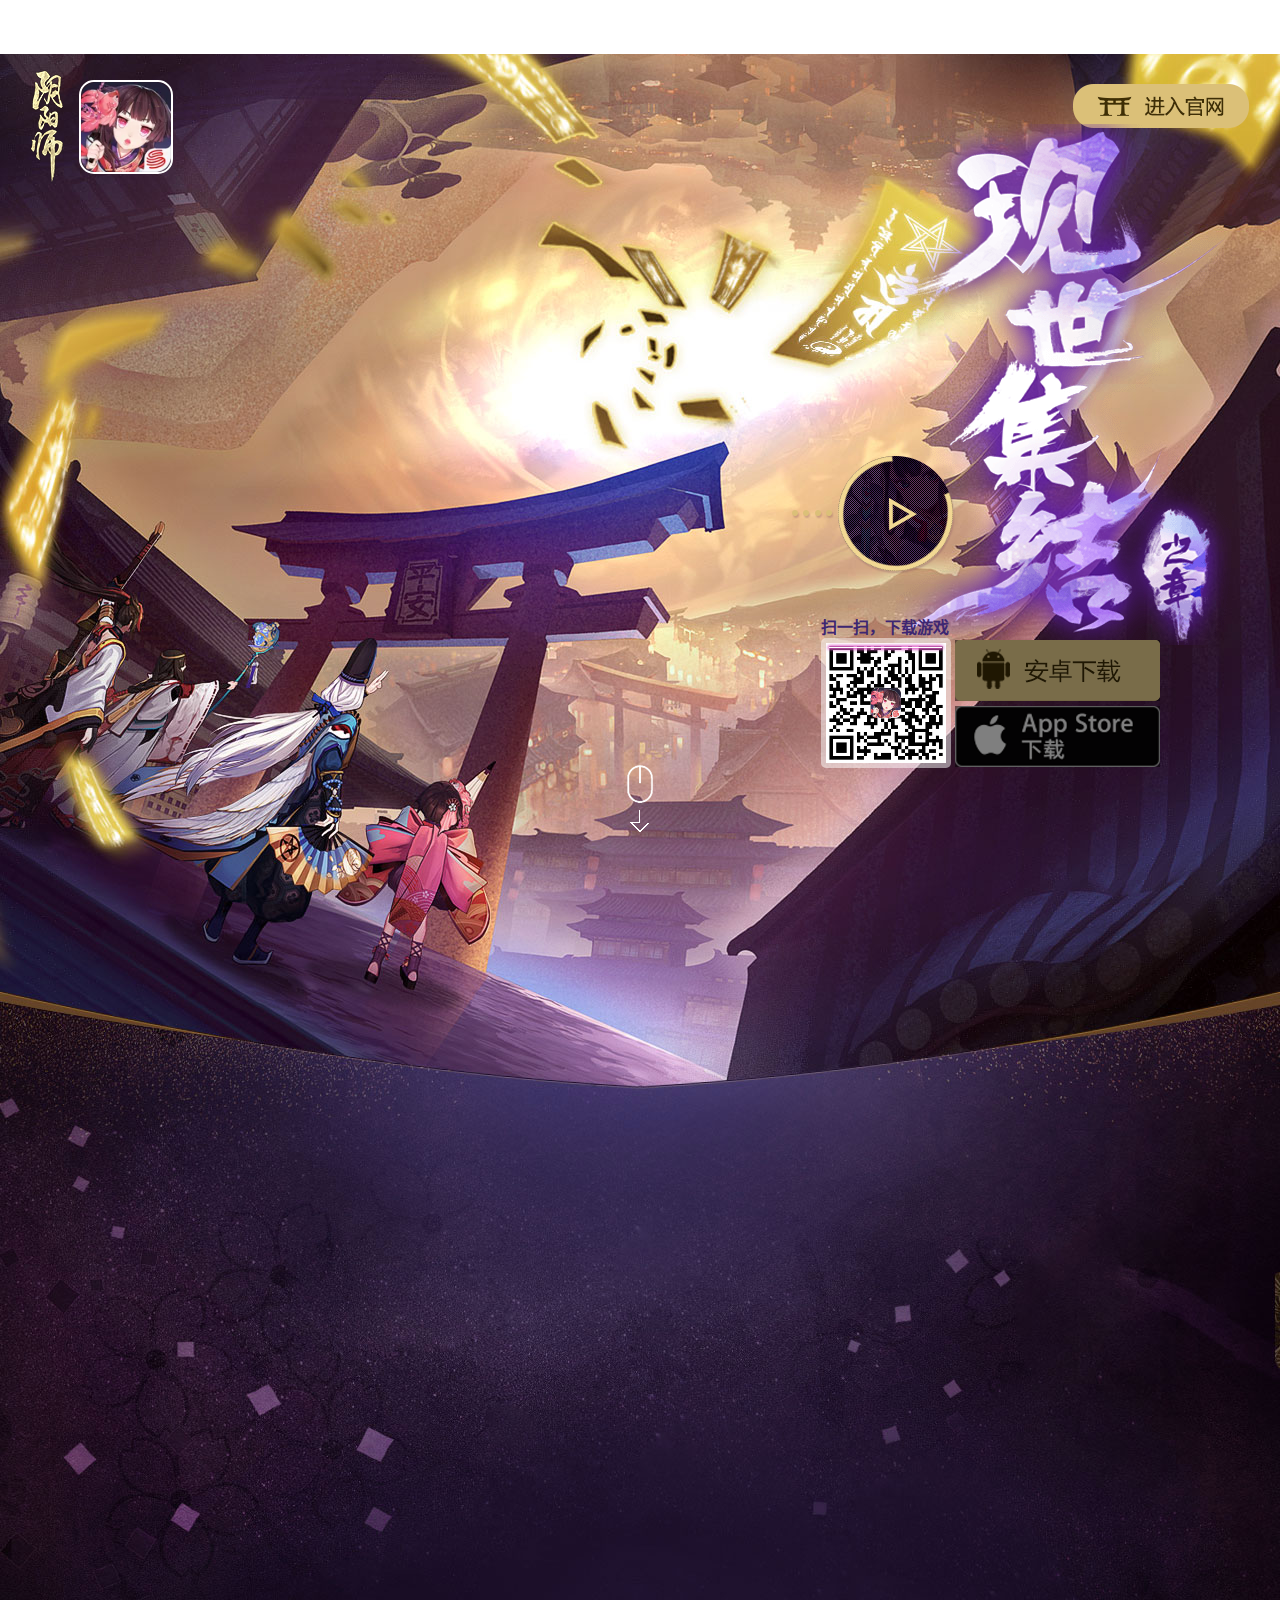
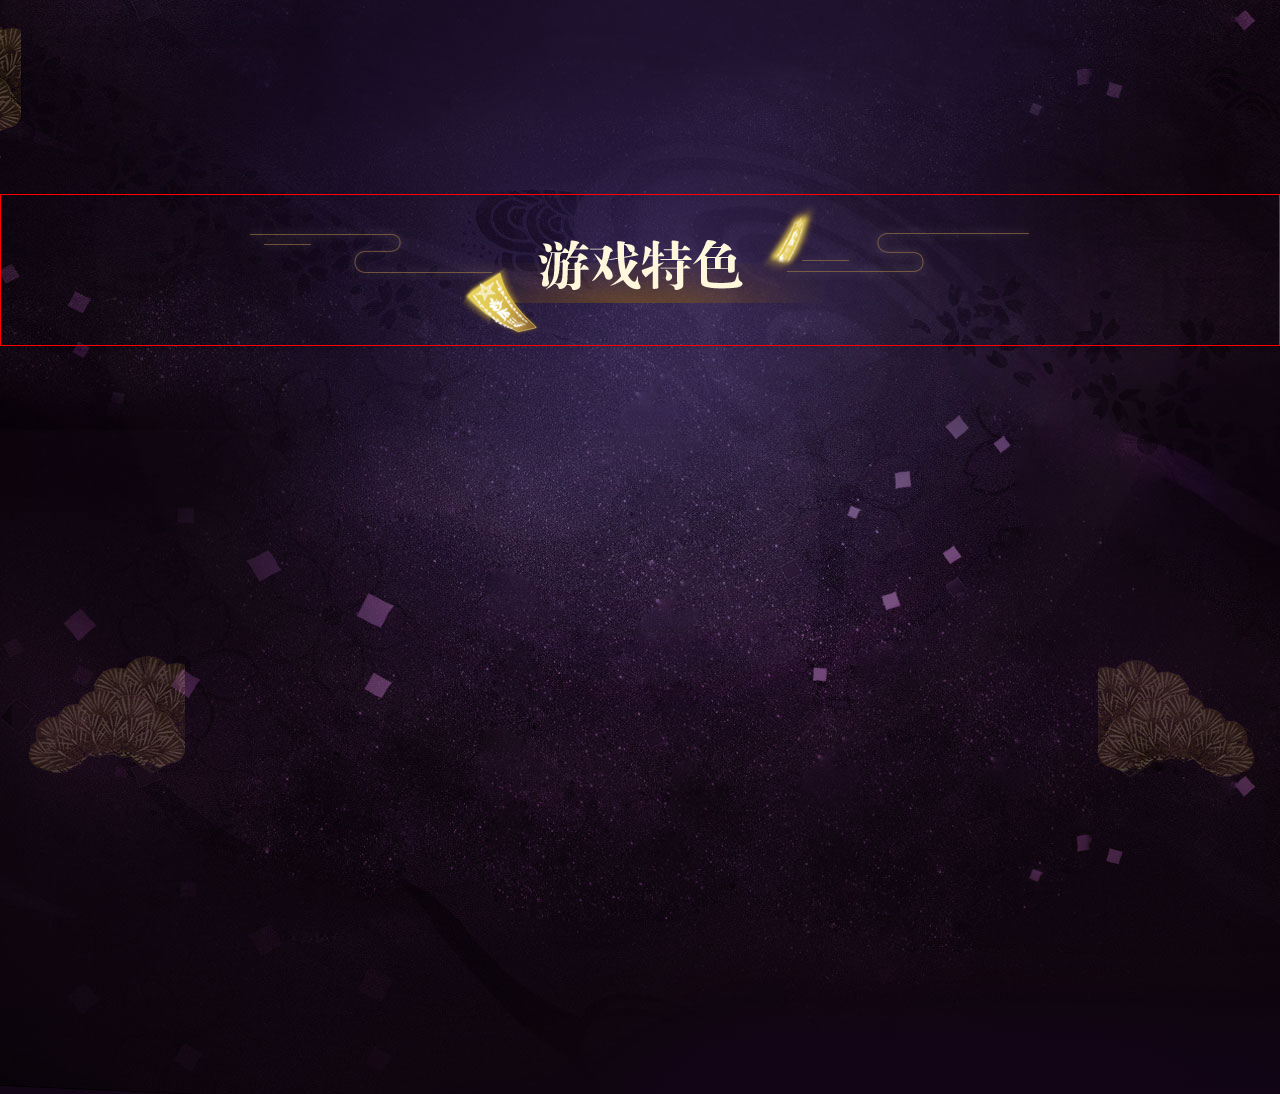
==== home.html @ bc3a05e5 "create yys project!" ====
<!DOCTYPE HTML>
<html lang="zh-CN">
<!--
　　 へ　　　　　／|
　　/＼7　　∠＿/
　 /　│　　 ／　／
　│　Z ＿,＜　／　　 /`ヽ
　│　　　　　ヽ　　 /　　〉
　 Y　　　　　`　 /　　/
　ｲ●　､　●　　⊂⊃〈　　/
　()　 へ　　　　|　＼〈
　　>ｰ ､_　 ィ　 │ ／／
　 / へ　　 /　ﾉ＜| ＼＼
　 ヽ_ﾉ　　(_／　 │／／
　　7　　　　　　　|／
　　＞―r￣￣`ｰ―＿
皮卡丘,对偷看者使用十万伏特
-->

<head>
    <!--声明当前页面的编码集:charset=gbk,gb2312(中文编码),UTF-8(国际编码)-->
    <meta http-equiv="Content-Type" content="text/html" charset="UTF-8" />
    <!--如果是IE 就以标准渲染-->
    <meta http-equiv="X-UA-Compatible" content="IE=edge,chrome=1" />
    <!-- 视窗  -->
    <meta name="viewport" content="width=device-width,initial-scale=1.0,maximum-scale=1.0,user-scalable=0" />
    <!-- 上述3个meta标签*必须*放在最前面，任何其他内容都*必须*跟随其后！ -->
    <!--声明当前页面的三要素-->
    <title>JS实战-阴阳师手游首页</title>
    <meta name="Author" content="" />
    <!--作者-->
    <meta name="keywords" content="关键词,关键词" />
    <!--关键词：英文逗号隔开 31字-->
    <meta name="description" content="" />
    <!--网站概述：百度80字以内 标准是76个字-->
    <link rel="shortcut icon" type="images/x-icon" href="icon/psyduck.ico" />
    <!-- css -->
    <link rel="stylesheet" href="css/yys.css">
</head>

<body>
    <!--[if lt IE 9]>
        <div style="position:relative;z-index:99;width:100%;height:50px;background:#ffffe9;color:#1e5494;border-bottom:1px solid #e6e6c6;text-align:center;line-height:50px;font-size:12px;">您使用的浏览器版本过低，可能会影响到您浏览本网页，建议您升级您的浏览器。</div>
    <![endif]-->

    <!-- 背景 -->
    <div id="bg">
        <div class="bg1">
            <!-- <object data="flash/yys_xsjj.swf" type="application/x-shockwave-flash">
                <param name="allowScriptAccess" value="always">
                <param name="wmode" value="transparent">
                <param name="movie" value="flash/yys_xsjj.swf">
            </object> -->
        </div>
        <div class="bg2"></div>
        <div class="bg3"></div>
    </div>

    <!-- 头部 -->
    <header id="header"></header>

    <!-- 首屏 -->
    <div id="first-screen">
        <!-- swp1 -->
        <div class="swp1">
            <a href="index.html">
                <img class="logo1" src="images/home/logo1.png" alt="logo">
            </a>
            <a href="index.html">
                <img class="logo2" src="images/home/logo2.png" alt="logo">
            </a>
        </div>
        <!-- swp2 -->
        <a href="index.html" class="swp2"></a>
        <!-- swp3 -->
        <div class="swp3"></div>
        <!-- swp4 -->
        <div class="swp4">
            <p>扫一扫，下载游戏</p>
            <div class="qrcode">
                <img class="line" src="images/home/line.png" alt="line">
            </div>
            <div class="down">
                <a class="android" href="#">
                    <span></span>
                </a>
                <a class="ios" href="#">
                    <span></span>
                </a>
            </div>
        </div>
        <!-- 鼠标提示 -->
        <div class="mouse"></div>
        <!-- 视频按钮 -->
        <div class="videoBtn">
            <img class="videoBtnAR" src="images/home/videoBtnAR.png" alt="videoBtnAR">
        </div>
        <!-- 视频弹窗 -->
        <div class="video">
            <div class="wrap">
                <!-- <object data="https://nie.res.netease.com/comm/js/nie/util/video/img/player.swf?v=2017032302" type="application/x-shockwave-flash">
                <param name="allowFullScreen" value="true">
                <param name="allowscriptaccess" value="always">
                <param name="bgcolor" value="#000000">
                <param name="flashvars" value="width=800&amp;height=450&amp;wmode=direct&amp;bgcolor=#000000&amp;host=yys.163.com&amp;movieUrl=https://nie.v.netease.com/nie/2017/0518/a7f3a0546e69013b5d039c988d7c458bqt.mp4&amp;HDmovieUrl=&amp;SHDmovieUrl=&amp;vtype=&amp;&amp;&amp;&amp;volume=0.8&amp;autoPlay=true&amp;&amp;loopTimes=0&amp;&amp;bufferTime=5&amp;videoIndex=0&amp;&amp;allowFullScreen=true&amp;fat=">
                <param name="movie" value="https://nie.res.netease.com/comm/js/nie/util/video/img/player.swf?v=2017032302">
            </object> -->
                <div class="close"></div>
            </div>
        </div>
    </div>

    <!-- 新版本情报 -->
    <div id="newinfo">
        <div class="main">
            <div class="title hidden"></div>
            <ul>
                <li class="hidden">
                    <i class="i1"></i>
                    <i class="i2"></i>
                    <i class="i3"></i>
                    <i class="i4"></i>
                </li>
                <li class="hidden">
                    <i class="i1"></i>
                    <i class="i2"></i>
                    <i class="i3"></i>
                    <i class="i4"></i>
                </li>
                <li class="hidden">
                    <i class="i1"></i>
                    <i class="i2"></i>
                    <i class="i3"></i>
                    <i class="i4"></i>
                </li>
                <li class="hidden">
                    <i class="i1"></i>
                    <i class="i2"></i>
                    <i class="i3"></i>
                    <i class="i4"></i>
                </li>
                <li class="hidden">
                    <i class="i1"></i>
                    <i class="i2"></i>
                    <i class="i3"></i>
                    <i class="i4"></i>
                </li>
                <li class="hidden">
                    <i class="i1"></i>
                    <i class="i2"></i>
                    <i class="i3"></i>
                    <i class="i4"></i>
                </li>
            </ul>
        </div>
        <div class="details">
            <div class="content">
                <ul>
                    <li>
                        <div class="txt">
                            <div class="con">
                                <p class="boldRed">现世集结！逢魔寻妖，跨服斗技。</p>
                                <p class="boldRed">逢魔之时开启</p>
                                <p class="boldBlack">玩法介绍</p>
                                <p class="normal">全新跨区玩法【逢魔之时】即将到来！15级及以上的阴阳师大人，可以在每天黄昏阴阳交界之时,前往【町中】-【逢魔之时】使用灵视观察周围环境,并发现藏身于自己身边的妖怪。在现世探索中各位阴阳师大人，可能会发现密信、宝箱，还有可能发现附着在他人身上的式神！</p>
                                <p class="normal">此外，还有概率发现稀有的跨区集结BOSS【土蜘蛛】！全新BOSS将会出现在LBS地图上，范围内的附近玩家可以直接参与（跨区），也可以邀请其他不在附近的好友、寮友共同参与。 </p>
                                <p class="normal">集结·BOSS战斗中采用全新的场景模式，阴阳师大人可以看到当前的战况，以及并肩作战的其他阴阳师们的情况。奖励也很丰厚哦！</p>
                                <p class="boldBlack">活动时间</p>
                                <p class="normal mBottom">5月20日更新维护后每日17:00-20:00 </p>
                                <p class="boldRed">跨服好友全服开启 </p>
                                <p class="boldBlack">玩法介绍</p>
                                <p class="normal">跨区好友全面来袭，架起友谊之桥！</p>
                                <p class="normal">全服开放跨区好友功能，跨区好友也可以聊天和切磋了。 </p>
                                <p class="boldBlack">活动时间</p>
                                <p class="normal mBottom">5月20日更新维护后 </p>
                                <p class="boldRed">集结之境修习模式全服开启</p>
                                <p class="boldBlack">玩法介绍</p>
                                <p class="normal">全新的跨区玩法——修习模式在全部服务器开放，服务器斗技达到2段以上可以参与跨区竞技，该模式下使用全新的战前选人方式，以及全新的积分系统，阴阳师大人可以充分展示自己的实力，获得世界排名。</p>
                                <p class="boldBlack">活动时间</p>
                                <p class="normal mBottom">5月20日更新维护后，每日11：00-12：00，20：00-21：00</p>
                                <p class="boldRed">全新地图呈现唯美平安京</p>
                                <p class="boldBlack">玩法介绍</p>
                                <p class="normal">新增LBS地图3D化，将地图视角拉近后，可以看到平安风格的新地图效果。</p>
                                <p class="normal">本次LBS地图更新，采用与实际地图对应的方式，在现有地图的基础上，全面还原一个真实的平安世界，各位阴阳师大人快看看自己熟悉的建筑在平安世界变成了什么样子吧~</p>
                                <p class="boldBlack">活动时间</p>
                                <p class="normal">5月20日更新维护后</p>
                                <p class="normal">温馨提示，需要将客户端升至1.0.20以上，并将地图镜头拉近，即可观赏到新平安风格地图。</p>
                            </div>
                            <div class="scrollbar">
                                <span></span>
                            </div>
                        </div>
                    </li>
                    <li>
                        <div class="txt">
                            <div class="con">
                                <p class="boldRed">亲友回归福利，全平台新区再集结。</p>
                                <p class="boldRed">重聚京都——呼朋唤友，回流福利</p>
                                <p class="normal">非活跃玩家（5月12日0:00后未登录过游戏，且5月12日0:00前等级≥15级）活动期间登录游戏，即可获得丰厚的回流礼包。</p>
                                <p class="normal">非活跃玩家活动期间登录游戏，填写活跃好友（等级≥15级）的游戏ID，即可形成绑定关系。</p>
                                <p class="normal">如果没有符合条件的活跃好友，也可以选择与其他活跃玩家形成好友关系后进行绑定。</p>
                                <p class="normal">形成绑定后，与绑定的玩家组队完成指定任务，双方还可以获得丰厚的每日奖励（金币、勾玉、御魂加成、美食结界卡等）。</p>
                                <p class="normal">具体规则详见庭院左侧灯笼架「重聚京都」。</p>
                                <p class="boldBlack">活动时间</p>
                                <p class="normal mBottom">5月20日更新维护后-5月26日</p>
                                <p class="boldRed">全平台新区再集结</p>
                                <p class="boldBlack">活动内容</p>
                                <p class="normal">全平台新区「深情厚谊」开启，iOS、网易安卓、渠道安卓用户皆可进入，更有新区集结奖励可以领取。</p>
                                <p class="boldBlack">开服时间</p>
                                <p class="normal">5月20日10:00</p>
                            </div>
                            <div class="scrollbar">
                                <span></span>
                            </div>
                        </div>
                    </li>
                    <li>
                        <div class="txt">
                            <div class="con">
                                <p class="boldRed">现世集结！逢魔寻妖，跨服斗技。</p>
                                <p class="boldRed">逢魔之时开启</p>
                                <p class="boldBlack">玩法介绍</p>
                                <p class="normal">全新跨区玩法【逢魔之时】即将到来！15级及以上的阴阳师大人，可以在每天黄昏阴阳交界之时,前往【町中】-【逢魔之时】使用灵视观察周围环境,并发现藏身于自己身边的妖怪。在现世探索中各位阴阳师大人，可能会发现密信、宝箱，还有可能发现附着在他人身上的式神！</p>
                                <p class="normal">此外，还有概率发现稀有的跨区集结BOSS【土蜘蛛】！全新BOSS将会出现在LBS地图上，范围内的附近玩家可以直接参与（跨区），也可以邀请其他不在附近的好友、寮友共同参与。 </p>
                                <p class="normal">集结·BOSS战斗中采用全新的场景模式，阴阳师大人可以看到当前的战况，以及并肩作战的其他阴阳师们的情况。奖励也很丰厚哦！</p>
                                <p class="boldBlack">活动时间</p>
                                <p class="normal mBottom">5月20日更新维护后每日17:00-20:00 </p>
                                <p class="boldRed">跨服好友全服开启 </p>
                                <p class="boldBlack">玩法介绍</p>
                                <p class="normal">跨区好友全面来袭，架起友谊之桥！</p>
                                <p class="normal">全服开放跨区好友功能，跨区好友也可以聊天和切磋了。 </p>
                                <p class="boldBlack">活动时间</p>
                                <p class="normal mBottom">5月20日更新维护后 </p>
                                <p class="boldRed">集结之境修习模式全服开启</p>
                                <p class="boldBlack">玩法介绍</p>
                                <p class="normal">全新的跨区玩法——修习模式在全部服务器开放，服务器斗技达到2段以上可以参与跨区竞技，该模式下使用全新的战前选人方式，以及全新的积分系统，阴阳师大人可以充分展示自己的实力，获得世界排名。</p>
                                <p class="boldBlack">活动时间</p>
                                <p class="normal mBottom">5月20日更新维护后，每日11：00-12：00，20：00-21：00</p>
                                <p class="boldRed">全新地图呈现唯美平安京</p>
                                <p class="boldBlack">玩法介绍</p>
                                <p class="normal">新增LBS地图3D化，将地图视角拉近后，可以看到平安风格的新地图效果。</p>
                                <p class="normal">本次LBS地图更新，采用与实际地图对应的方式，在现有地图的基础上，全面还原一个真实的平安世界，各位阴阳师大人快看看自己熟悉的建筑在平安世界变成了什么样子吧~</p>
                                <p class="boldBlack">活动时间</p>
                                <p class="normal">5月20日更新维护后</p>
                                <p class="normal">温馨提示，需要将客户端升至1.0.20以上，并将地图镜头拉近，即可观赏到新平安风格地图。</p>
                            </div>
                            <div class="scrollbar">
                                <span></span>
                            </div>
                        </div>
                    </li>
                    <li>
                        <div class="txt">
                            <div class="con">
                                <p class="boldRed">现世集结！逢魔寻妖，跨服斗技。</p>
                                <p class="boldRed">逢魔之时开启</p>
                                <p class="boldBlack">玩法介绍</p>
                                <p class="normal">全新跨区玩法【逢魔之时】即将到来！15级及以上的阴阳师大人，可以在每天黄昏阴阳交界之时,前往【町中】-【逢魔之时】使用灵视观察周围环境,并发现藏身于自己身边的妖怪。在现世探索中各位阴阳师大人，可能会发现密信、宝箱，还有可能发现附着在他人身上的式神！</p>
                                <p class="normal">此外，还有概率发现稀有的跨区集结BOSS【土蜘蛛】！全新BOSS将会出现在LBS地图上，范围内的附近玩家可以直接参与（跨区），也可以邀请其他不在附近的好友、寮友共同参与。 </p>
                                <p class="normal">集结·BOSS战斗中采用全新的场景模式，阴阳师大人可以看到当前的战况，以及并肩作战的其他阴阳师们的情况。奖励也很丰厚哦！</p>
                                <p class="boldBlack">活动时间</p>
                                <p class="normal mBottom">5月20日更新维护后每日17:00-20:00 </p>
                                <p class="boldRed">跨服好友全服开启 </p>
                                <p class="boldBlack">玩法介绍</p>
                                <p class="normal">跨区好友全面来袭，架起友谊之桥！</p>
                                <p class="normal">全服开放跨区好友功能，跨区好友也可以聊天和切磋了。 </p>
                                <p class="boldBlack">活动时间</p>
                                <p class="normal mBottom">5月20日更新维护后 </p>
                                <p class="boldRed">集结之境修习模式全服开启</p>
                                <p class="boldBlack">玩法介绍</p>
                                <p class="normal">全新的跨区玩法——修习模式在全部服务器开放，服务器斗技达到2段以上可以参与跨区竞技，该模式下使用全新的战前选人方式，以及全新的积分系统，阴阳师大人可以充分展示自己的实力，获得世界排名。</p>
                                <p class="boldBlack">活动时间</p>
                                <p class="normal mBottom">5月20日更新维护后，每日11：00-12：00，20：00-21：00</p>
                                <p class="boldRed">全新地图呈现唯美平安京</p>
                                <p class="boldBlack">玩法介绍</p>
                                <p class="normal">新增LBS地图3D化，将地图视角拉近后，可以看到平安风格的新地图效果。</p>
                                <p class="normal">本次LBS地图更新，采用与实际地图对应的方式，在现有地图的基础上，全面还原一个真实的平安世界，各位阴阳师大人快看看自己熟悉的建筑在平安世界变成了什么样子吧~</p>
                                <p class="boldBlack">活动时间</p>
                                <p class="normal">5月20日更新维护后</p>
                                <p class="normal">温馨提示，需要将客户端升至1.0.20以上，并将地图镜头拉近，即可观赏到新平安风格地图。</p>
                            </div>
                            <div class="scrollbar">
                                <span></span>
                            </div>
                        </div>
                    </li>
                    <li>
                        <div class="txt">
                            <div class="con">
                                <p class="boldRed">现世集结！逢魔寻妖，跨服斗技。</p>
                                <p class="boldRed">逢魔之时开启</p>
                                <p class="boldBlack">玩法介绍</p>
                                <p class="normal">全新跨区玩法【逢魔之时】即将到来！15级及以上的阴阳师大人，可以在每天黄昏阴阳交界之时,前往【町中】-【逢魔之时】使用灵视观察周围环境,并发现藏身于自己身边的妖怪。在现世探索中各位阴阳师大人，可能会发现密信、宝箱，还有可能发现附着在他人身上的式神！</p>
                                <p class="normal">此外，还有概率发现稀有的跨区集结BOSS【土蜘蛛】！全新BOSS将会出现在LBS地图上，范围内的附近玩家可以直接参与（跨区），也可以邀请其他不在附近的好友、寮友共同参与。 </p>
                                <p class="normal">集结·BOSS战斗中采用全新的场景模式，阴阳师大人可以看到当前的战况，以及并肩作战的其他阴阳师们的情况。奖励也很丰厚哦！</p>
                                <p class="boldBlack">活动时间</p>
                                <p class="normal mBottom">5月20日更新维护后每日17:00-20:00 </p>
                                <p class="boldRed">跨服好友全服开启 </p>
                                <p class="boldBlack">玩法介绍</p>
                                <p class="normal">跨区好友全面来袭，架起友谊之桥！</p>
                                <p class="normal">全服开放跨区好友功能，跨区好友也可以聊天和切磋了。 </p>
                                <p class="boldBlack">活动时间</p>
                                <p class="normal mBottom">5月20日更新维护后 </p>
                                <p class="boldRed">集结之境修习模式全服开启</p>
                                <p class="boldBlack">玩法介绍</p>
                                <p class="normal">全新的跨区玩法——修习模式在全部服务器开放，服务器斗技达到2段以上可以参与跨区竞技，该模式下使用全新的战前选人方式，以及全新的积分系统，阴阳师大人可以充分展示自己的实力，获得世界排名。</p>
                                <p class="boldBlack">活动时间</p>
                                <p class="normal mBottom">5月20日更新维护后，每日11：00-12：00，20：00-21：00</p>
                                <p class="boldRed">全新地图呈现唯美平安京</p>
                                <p class="boldBlack">玩法介绍</p>
                                <p class="normal">新增LBS地图3D化，将地图视角拉近后，可以看到平安风格的新地图效果。</p>
                                <p class="normal">本次LBS地图更新，采用与实际地图对应的方式，在现有地图的基础上，全面还原一个真实的平安世界，各位阴阳师大人快看看自己熟悉的建筑在平安世界变成了什么样子吧~</p>
                                <p class="boldBlack">活动时间</p>
                                <p class="normal">5月20日更新维护后</p>
                                <p class="normal">温馨提示，需要将客户端升至1.0.20以上，并将地图镜头拉近，即可观赏到新平安风格地图。</p>
                            </div>
                            <div class="scrollbar">
                                <span></span>
                            </div>
                        </div>
                    </li>
                    <li>
                        <div class="txt">
                            <div class="con">
                                <p class="boldRed">现世集结！逢魔寻妖，跨服斗技。</p>
                                <p class="boldRed">逢魔之时开启</p>
                                <p class="boldBlack">玩法介绍</p>
                                <p class="normal">全新跨区玩法【逢魔之时】即将到来！15级及以上的阴阳师大人，可以在每天黄昏阴阳交界之时,前往【町中】-【逢魔之时】使用灵视观察周围环境,并发现藏身于自己身边的妖怪。在现世探索中各位阴阳师大人，可能会发现密信、宝箱，还有可能发现附着在他人身上的式神！</p>
                                <p class="normal">此外，还有概率发现稀有的跨区集结BOSS【土蜘蛛】！全新BOSS将会出现在LBS地图上，范围内的附近玩家可以直接参与（跨区），也可以邀请其他不在附近的好友、寮友共同参与。 </p>
                                <p class="normal">集结·BOSS战斗中采用全新的场景模式，阴阳师大人可以看到当前的战况，以及并肩作战的其他阴阳师们的情况。奖励也很丰厚哦！</p>
                                <p class="boldBlack">活动时间</p>
                                <p class="normal mBottom">5月20日更新维护后每日17:00-20:00 </p>
                                <p class="boldRed">跨服好友全服开启 </p>
                                <p class="boldBlack">玩法介绍</p>
                                <p class="normal">跨区好友全面来袭，架起友谊之桥！</p>
                                <p class="normal">全服开放跨区好友功能，跨区好友也可以聊天和切磋了。 </p>
                                <p class="boldBlack">活动时间</p>
                                <p class="normal mBottom">5月20日更新维护后 </p>
                                <p class="boldRed">集结之境修习模式全服开启</p>
                                <p class="boldBlack">玩法介绍</p>
                                <p class="normal">全新的跨区玩法——修习模式在全部服务器开放，服务器斗技达到2段以上可以参与跨区竞技，该模式下使用全新的战前选人方式，以及全新的积分系统，阴阳师大人可以充分展示自己的实力，获得世界排名。</p>
                                <p class="boldBlack">活动时间</p>
                                <p class="normal mBottom">5月20日更新维护后，每日11：00-12：00，20：00-21：00</p>
                                <p class="boldRed">全新地图呈现唯美平安京</p>
                                <p class="boldBlack">玩法介绍</p>
                                <p class="normal">新增LBS地图3D化，将地图视角拉近后，可以看到平安风格的新地图效果。</p>
                                <p class="normal">本次LBS地图更新，采用与实际地图对应的方式，在现有地图的基础上，全面还原一个真实的平安世界，各位阴阳师大人快看看自己熟悉的建筑在平安世界变成了什么样子吧~</p>
                                <p class="boldBlack">活动时间</p>
                                <p class="normal">5月20日更新维护后</p>
                                <p class="normal">温馨提示，需要将客户端升至1.0.20以上，并将地图镜头拉近，即可观赏到新平安风格地图。</p>
                            </div>
                            <div class="scrollbar">
                                <span></span>
                            </div>
                        </div>
                    </li>
                    <li>
                        <div class="txt">
                            <div class="con">
                                <p class="boldRed">现世集结！逢魔寻妖，跨服斗技。</p>
                                <p class="boldRed">逢魔之时开启</p>
                                <p class="boldBlack">玩法介绍</p>
                                <p class="normal">全新跨区玩法【逢魔之时】即将到来！15级及以上的阴阳师大人，可以在每天黄昏阴阳交界之时,前往【町中】-【逢魔之时】使用灵视观察周围环境,并发现藏身于自己身边的妖怪。在现世探索中各位阴阳师大人，可能会发现密信、宝箱，还有可能发现附着在他人身上的式神！</p>
                                <p class="normal">此外，还有概率发现稀有的跨区集结BOSS【土蜘蛛】！全新BOSS将会出现在LBS地图上，范围内的附近玩家可以直接参与（跨区），也可以邀请其他不在附近的好友、寮友共同参与。 </p>
                                <p class="normal">集结·BOSS战斗中采用全新的场景模式，阴阳师大人可以看到当前的战况，以及并肩作战的其他阴阳师们的情况。奖励也很丰厚哦！</p>
                                <p class="boldBlack">活动时间</p>
                                <p class="normal mBottom">5月20日更新维护后每日17:00-20:00 </p>
                                <p class="boldRed">跨服好友全服开启 </p>
                                <p class="boldBlack">玩法介绍</p>
                                <p class="normal">跨区好友全面来袭，架起友谊之桥！</p>
                                <p class="normal">全服开放跨区好友功能，跨区好友也可以聊天和切磋了。 </p>
                                <p class="boldBlack">活动时间</p>
                                <p class="normal mBottom">5月20日更新维护后 </p>
                                <p class="boldRed">集结之境修习模式全服开启</p>
                                <p class="boldBlack">玩法介绍</p>
                                <p class="normal">全新的跨区玩法——修习模式在全部服务器开放，服务器斗技达到2段以上可以参与跨区竞技，该模式下使用全新的战前选人方式，以及全新的积分系统，阴阳师大人可以充分展示自己的实力，获得世界排名。</p>
                                <p class="boldBlack">活动时间</p>
                                <p class="normal mBottom">5月20日更新维护后，每日11：00-12：00，20：00-21：00</p>
                                <p class="boldRed">全新地图呈现唯美平安京</p>
                                <p class="boldBlack">玩法介绍</p>
                                <p class="normal">新增LBS地图3D化，将地图视角拉近后，可以看到平安风格的新地图效果。</p>
                                <p class="normal">本次LBS地图更新，采用与实际地图对应的方式，在现有地图的基础上，全面还原一个真实的平安世界，各位阴阳师大人快看看自己熟悉的建筑在平安世界变成了什么样子吧~</p>
                                <p class="boldBlack">活动时间</p>
                                <p class="normal">5月20日更新维护后</p>
                                <p class="normal">温馨提示，需要将客户端升至1.0.20以上，并将地图镜头拉近，即可观赏到新平安风格地图。</p>
                            </div>
                            <div class="scrollbar">
                                <span></span>
                            </div>
                        </div>
                    </li>
                    <li>
                        <div class="txt">
                            <div class="con">
                                <p class="boldRed">现世集结！逢魔寻妖，跨服斗技。</p>
                                <p class="boldRed">逢魔之时开启</p>
                                <p class="boldBlack">玩法介绍</p>
                                <p class="normal">全新跨区玩法【逢魔之时】即将到来！15级及以上的阴阳师大人，可以在每天黄昏阴阳交界之时,前往【町中】-【逢魔之时】使用灵视观察周围环境,并发现藏身于自己身边的妖怪。在现世探索中各位阴阳师大人，可能会发现密信、宝箱，还有可能发现附着在他人身上的式神！</p>
                                <p class="normal">此外，还有概率发现稀有的跨区集结BOSS【土蜘蛛】！全新BOSS将会出现在LBS地图上，范围内的附近玩家可以直接参与（跨区），也可以邀请其他不在附近的好友、寮友共同参与。 </p>
                                <p class="normal">集结·BOSS战斗中采用全新的场景模式，阴阳师大人可以看到当前的战况，以及并肩作战的其他阴阳师们的情况。奖励也很丰厚哦！</p>
                                <p class="boldBlack">活动时间</p>
                                <p class="normal mBottom">5月20日更新维护后每日17:00-20:00 </p>
                                <p class="boldRed">跨服好友全服开启 </p>
                                <p class="boldBlack">玩法介绍</p>
                                <p class="normal">跨区好友全面来袭，架起友谊之桥！</p>
                                <p class="normal">全服开放跨区好友功能，跨区好友也可以聊天和切磋了。 </p>
                                <p class="boldBlack">活动时间</p>
                                <p class="normal mBottom">5月20日更新维护后 </p>
                                <p class="boldRed">集结之境修习模式全服开启</p>
                                <p class="boldBlack">玩法介绍</p>
                                <p class="normal">全新的跨区玩法——修习模式在全部服务器开放，服务器斗技达到2段以上可以参与跨区竞技，该模式下使用全新的战前选人方式，以及全新的积分系统，阴阳师大人可以充分展示自己的实力，获得世界排名。</p>
                                <p class="boldBlack">活动时间</p>
                                <p class="normal mBottom">5月20日更新维护后，每日11：00-12：00，20：00-21：00</p>
                                <p class="boldRed">全新地图呈现唯美平安京</p>
                                <p class="boldBlack">玩法介绍</p>
                                <p class="normal">新增LBS地图3D化，将地图视角拉近后，可以看到平安风格的新地图效果。</p>
                                <p class="normal">本次LBS地图更新，采用与实际地图对应的方式，在现有地图的基础上，全面还原一个真实的平安世界，各位阴阳师大人快看看自己熟悉的建筑在平安世界变成了什么样子吧~</p>
                                <p class="boldBlack">活动时间</p>
                                <p class="normal">5月20日更新维护后</p>
                                <p class="normal">温馨提示，需要将客户端升至1.0.20以上，并将地图镜头拉近，即可观赏到新平安风格地图。</p>
                            </div>
                            <div class="scrollbar">
                                <span></span>
                            </div>
                        </div>
                    </li>
                </ul>
                <div class="close"></div>
                <div class="left"></div>
                <div class="right"></div>
            </div>
        </div>
    </div>

    <!-- 游戏特色 -->
    <div id="game">
        <div class="title"></div>
    </div>
</body>

<script src="js/jquery-3.3.1.js"></script>
<script src="js/Pub.js"></script>
<script src="js/Video.js"></script>
<script src="js/Newinfo.js"></script>
<script src="js/Scrollbar.js"></script>

<script src="js/ScrollShow.js"></script>
<script src="js/home.js"></script>

</html>
---- css/yys.css ----
@charset "UTF-8";
/*233*/
#first-screen .video .wrap .close, #newinfo .details .content .close { position: absolute; width: 34px; height: 34px; background-image: url("../images/home/close.png"); background-repeat: no-repeat; background-position: center; transform: rotate(0deg); cursor: pointer; }
#first-screen .video .wrap .close:hover, #newinfo .details .content .close:hover { transform: rotate(180deg); }
#first-screen .video .wrap .close, #newinfo .details .content .close, #first-screen .video .wrap .close:hover, #newinfo .details .content .close:hover { transition: all 0.3s; }

/* reset css */
body, div, dl, dt, dd, ul, ol, li, h1, h2, h3, h4, h5, h6, pre, code, form, fieldset, legend, input, button, textarea, p, blockquote, th, td { margin: 0; padding: 0; }

html { font-size: 16px; }

body { background: #fff; color: #000; font-size: 14px; font-family: 'Microsoft yahei', Verdana, Arial, Helvetica, sans-serif; }

td, th, caption { font-size: 14px; }

h1, h2, h3, h4, h5, h6 { font-weight: normal; font-size: 100%; }

address, caption, cite, code, dfn, em, strong, th, var, i { font-style: inherit; font-weight: inherit; }

a { color: inherit; text-decoration: none; }

img { border: none; }

ol, ul, li { list-style: none; }

li { vertical-align: top; }

input, textarea, select, button { font-size: inherit; font-family: inherit; }

input { line-height: inherit; }

button { cursor: pointer; }

table { border-collapse: collapse; }

/* home */
body { position: relative; min-width: 1280px; max-width: 1920px; margin-left: auto; margin-right: auto; }
body.noScroll { height: 100%; overflow: hidden; }

/* 背景 */
#bg { position: absolute; left: 0; top: 0; z-index: -1; width: 100%; }
#bg .bg1, #bg .bg2, #bg .bg3 { background-repeat: no-repeat; background-position: center top; }
#bg .bg1, #bg .bg2 { height: 1080px; }
#bg .bg1 { background-image: url("../images/home/bg1.jpg"); }
#bg .bg1 object { margin-top: 54px; width: 100%; height: 1022px; }
#bg .bg2 { background-image: url("../images/home/bg2.jpg"); }
#bg .bg3 { height: 534px; background-image: url("../images/home/bg3.jpg"); }

/* 头部 */
#header { height: 54px; background: #fff; }

/* 首屏 */
#first-screen { position: relative; height: 1040px; }
#first-screen .swp1, #first-screen .swp2, #first-screen .swp3, #first-screen .swp4, #first-screen .mouse, #first-screen .videoBtn { position: absolute; }
#first-screen .swp1 { left: 30px; top: 15px; opacity: 1; animation-name: swp1; animation-duration: 2s; animation-timing-function: ease; }
#first-screen .swp1 .logo1, #first-screen .swp1 .logo2 { vertical-align: middle; }
#first-screen .swp1 .logo2 { width: 90px; height: 90px; margin-left: 10px; border-color: #fff; border-width: 2px; border-style: solid; border-radius: 15px; }
#first-screen .swp2 { right: 30px; top: 30px; width: 177px; height: 45px; background-image: url("../images/home/goindex.png"); background-repeat: no-repeat; background-position: center; animation-name: swp2; animation-duration: 2s; animation-timing-function: ease; }
#first-screen .swp3 { right: 45px; top: 70px; width: 340px; height: 521px; background-image: url("../images/home/gameversion.png"); background-repeat: no-repeat; background-position: center; animation-name: swp3; animation-duration: 2s; animation-timing-function: ease; }
#first-screen .swp4 { right: 120px; top: 560px; animation-name: swp4; animation-duration: 2s; animation-timing-function: ease; }
#first-screen .swp4 p { font-weight: bold; font-size: 16px; color: #3d2672; }
#first-screen .swp4 .qrcode, #first-screen .swp4 .down { vertical-align: middle; display: inline-block; }
#first-screen .swp4 .qrcode { position: relative; width: 120px; height: 120px; border-width: 5px; border-style: solid; border-color: rgba(255, 255, 255, 0.5); border-radius: 5px; background-image: url("../images/home/qrcode.png"); background-repeat: no-repeat; background-size: cover; background-position: center; }
#first-screen .swp4 .qrcode .line { position: absolute; top: 0; margin-left: -12px; animation-name: qrcode; animation-duration: 2s; animation-timing-function: ease; animation-iteration-count: infinite; }
#first-screen .swp4 .down a { display: block; width: 205px; height: 61px; background-repeat: no-repeat; }
#first-screen .swp4 .down a.android { background-image: url("../images/home/downand.png"); }
#first-screen .swp4 .down a.ios { margin-top: 5px; background-image: url("../images/home/downios.png"); }
#first-screen .swp4 .down a span { display: block; height: 100%; background-color: rgba(0, 0, 0, 0.5); }
#first-screen .swp4 .down a span:hover { background-color: rgba(0, 0, 0, 0); }
#first-screen .swp4 .down a span, #first-screen .swp4 .down a span:hover { transition: all 0.5s; }
#first-screen .mouse { bottom: 260px; left: 0; right: 0; width: 30px; height: 70px; margin-left: auto; margin-right: auto; background-image: url("../images/home/dBtn.png"); background-repeat: no-repeat; background-position: center; background-size: cover; animation-name: mouse; animation-duration: 1s; animation-timing-function: linear; animation-iteration-count: infinite; }
#first-screen .videoBtn { top: 400px; right: 325px; width: 165px; height: 120px; text-align: right; background-image: url("../images/home/videoBtn.png"); background-repeat: no-repeat; background-position: center; cursor: pointer; }
#first-screen .videoBtn .videoBtnAR { margin-right: 2px; margin-top: 2px; transform: rotate(33deg); }
#first-screen .video { display: none; position: fixed; top: 0; left: 0; width: 100%; height: 100%; background-color: rgba(0, 0, 0, 0.5); }
#first-screen .video .wrap { position: absolute; left: 0; right: 0; bottom: 0; top: 0; width: 800px; height: 450px; margin-top: auto; margin-bottom: auto; margin-left: auto; margin-right: auto; border-width: 2px; border-style: solid; border-color: #b69476; }
#first-screen .video .wrap object { width: 800px; height: 450px; }
#first-screen .video .wrap .close { top: 0; right: -50px; }

/* 新版本情报 */
#newinfo { height: 700px; }
#newinfo .main { width: 1280px; margin-left: auto; margin-right: auto; }
#newinfo .main .title, #newinfo .main ul li { position: relative; top: 0; opacity: 1; background-repeat: no-repeat; transition: all 0.5s; }
#newinfo .main .title.hidden, #newinfo .main ul li.hidden { top: 100px; opacity: 0; }
#newinfo .main .title { height: 150px; background-image: url("../images/home/newinfo/newinfo.png"); background-position: center; transition: all 0.5s; }
#newinfo .main ul { margin-right: -10px; font-size: 0; }
#newinfo .main ul li { display: inline-block; width: 418px; height: 196px; margin-right: 10px; margin-top: 20px; margin-bottom: 20px; font-size: 16px; cursor: pointer; /*循环*/ }
#newinfo .main ul li:nth-of-type(1) { background-image: url("../images/home/newinfo/p1.png"); }
#newinfo .main ul li:nth-of-type(2) { background-image: url("../images/home/newinfo/p2.png"); }
#newinfo .main ul li:nth-of-type(3) { background-image: url("../images/home/newinfo/p3.png"); }
#newinfo .main ul li:nth-of-type(4) { background-image: url("../images/home/newinfo/p4.png"); }
#newinfo .main ul li:nth-of-type(5) { background-image: url("../images/home/newinfo/p5.png"); }
#newinfo .main ul li:nth-of-type(6) { background-image: url("../images/home/newinfo/p6.png"); }
#newinfo .main ul li i { position: absolute; background-color: #a57c47; }
#newinfo .main ul li i:nth-of-type(1), #newinfo .main ul li i:nth-of-type(3) { width: 0; height: 2px; }
#newinfo .main ul li i:nth-of-type(2), #newinfo .main ul li i:nth-of-type(4) { width: 2px; height: 0; }
#newinfo .main ul li i:nth-of-type(1) { top: 8px; left: 8px; }
#newinfo .main ul li i:nth-of-type(2) { top: 8px; right: 8px; }
#newinfo .main ul li i:nth-of-type(3) { bottom: 8px; right: 8px; }
#newinfo .main ul li i:nth-of-type(4) { bottom: 8px; left: 8px; }
#newinfo .main ul li:hover { top: -15px; transition: all 0.5s; }
#newinfo .main ul li:hover i:nth-of-type(1), #newinfo .main ul li:hover i:nth-of-type(2), #newinfo .main ul li:hover i:nth-of-type(3), #newinfo .main ul li:hover i:nth-of-type(4) { animation-fill-mode: forwards; }
#newinfo .main ul li:hover i:nth-of-type(1), #newinfo .main ul li:hover i:nth-of-type(3) { animation-name: i-width; animation-duration: 0.1726804124s; }
#newinfo .main ul li:hover i:nth-of-type(2), #newinfo .main ul li:hover i:nth-of-type(4) { animation-name: i-height; animation-duration: 0.0773195876s; }
#newinfo .main ul li:hover i:nth-of-type(2) { animation-delay: 0.1726804124s; }
#newinfo .main ul li:hover i:nth-of-type(3) { animation-delay: 0.25s; }
#newinfo .main ul li:hover i:nth-of-type(4) { animation-delay: 0.4226804124s; }
#newinfo .details { display: none; position: fixed; top: 0; bottom: 0; left: 0; right: 0; margin: auto; background-color: rgba(0, 0, 0, 0.5); }
#newinfo .details .content { position: absolute; left: 0; right: 0; top: 0; bottom: 0; overflow: hidden; width: 1280px; height: 735px; margin: auto; }
#newinfo .details .content ul { position: relative; right: 0; width: 900%; font-size: 0; }
#newinfo .details .content ul li { display: inline-block; width: 1280px; height: 735px; margin-left: auto; margin-right: auto; font-size: 16px; background-repeat: no-repeat; background-position-x: -20px; background-position-y: -20px; }
#newinfo .details .content ul li:nth-of-type(1) { background-image: url("../images/home/newinfo/ren1.png"); }
#newinfo .details .content ul li:nth-of-type(2) { background-image: url("../images/home/newinfo/ren2.png"); }
#newinfo .details .content ul li:nth-of-type(3) { background-image: url("../images/home/newinfo/ren3.png"); }
#newinfo .details .content ul li:nth-of-type(4) { background-image: url("../images/home/newinfo/ren4.png"); }
#newinfo .details .content ul li:nth-of-type(5) { background-image: url("../images/home/newinfo/ren5.png"); }
#newinfo .details .content ul li:nth-of-type(6) { background-image: url("../images/home/newinfo/ren6.png"); }
#newinfo .details .content ul li:nth-of-type(7) { background-image: url("../images/home/newinfo/ren1.png"); }
#newinfo .details .content ul li .txt { border: 1px solid transparent; box-sizing: border-box; position: relative; overflow: hidden; width: 440px; height: 310px; margin-left: 530px; margin-top: 190px; padding-right: 50px; }
#newinfo .details .content ul li .txt .con { position: relative; line-height: 35px; color: #333; }
#newinfo .details .content ul li .txt .con .boldBlack, #newinfo .details .content ul li .txt .con .boldRed { font-weight: bold; }
#newinfo .details .content ul li .txt .con .boldRed { color: #e5402a; }
#newinfo .details .content ul li .txt .con .boldBlack { color: black; }
#newinfo .details .content ul li .txt .scrollbar { display: none; right: 0; height: 310px; background-color: #eee; opacity: 0.5; cursor: pointer; }
#newinfo .details .content ul li .txt .scrollbar, #newinfo .details .content ul li .txt .scrollbar span { position: absolute; width: 10px; top: 0; border-radius: 5px; }
#newinfo .details .content ul li .txt .scrollbar span { height: 50px; background-color: #000; }
#newinfo .details .content ul li .txt .scrollbar:hover { opacity: 1; }
#newinfo .details .content ul li .txt:hover .scrollbar { display: block; }
#newinfo .details .content .close { top: 105px; right: 120px; }
#newinfo .details .content .left, #newinfo .details .content .right { position: absolute; width: 47px; height: 18px; top: 0; bottom: 0; margin-top: auto; margin-bottom: auto; background-repeat: no-repeat; background-position: center; animation-duration: 2s; animation-timing-function: linear; animation-iteration-count: infinite; cursor: pointer; }
#newinfo .details .content .left { left: 15px; background-image: url("../images/home/newinfo/toleft.png"); }
#newinfo .details .content .left:hover { animation-name: newinfo-left; }
#newinfo .details .content .right { right: 15px; background-image: url("../images/home/newinfo/toright.png"); }
#newinfo .details .content .right:hover { animation-name: newinfo-right; }

/* 游戏特色 */
#game { border: 1px solid red; box-sizing: border-box; }
#game .title { height: 150px; background-image: url("../images/home/game/game_title.png"); background-repeat: no-repeat; background-position: center; }

/* index */
/* 动画 */
@keyframes swp1 { 0% { left: -190px; opacity: 0; }
  100% { left: 30px; opacity: 1; } }
@keyframes swp2 { 0% { right: -190px; opacity: 0; }
  100% { right: 30px; opacity: 1; } }
@keyframes swp3 { 0% { top: 600px; opacity: 0; }
  100% { top: 70px; opacity: 1; } }
@keyframes swp4 { 0% { top: 720px; opacity: 0; }
  100% { top: 560px; opacity: 1; } }
@keyframes qrcode { 0% { top: 0; }
  50% { top: 112px; }
  100% { top: 0; } }
@keyframes mouse { 0% { bottom: 260px; opacity: 1; }
  100% { bottom: 100px; opacity: 0; } }
@keyframes i-width { 0% { width: 0; }
  100% { width: 402px; } }
@keyframes i-height { 0% { height: 0; }
  100% { height: 180px; } }
@keyframes newinfo-left { 0% { left: 15px; }
  50% { left: 0; }
  100% { left: 15px; } }
@keyframes newinfo-right { 0% { right: 15px; }
  50% { right: 0; }
  100% { right: 15px; } }
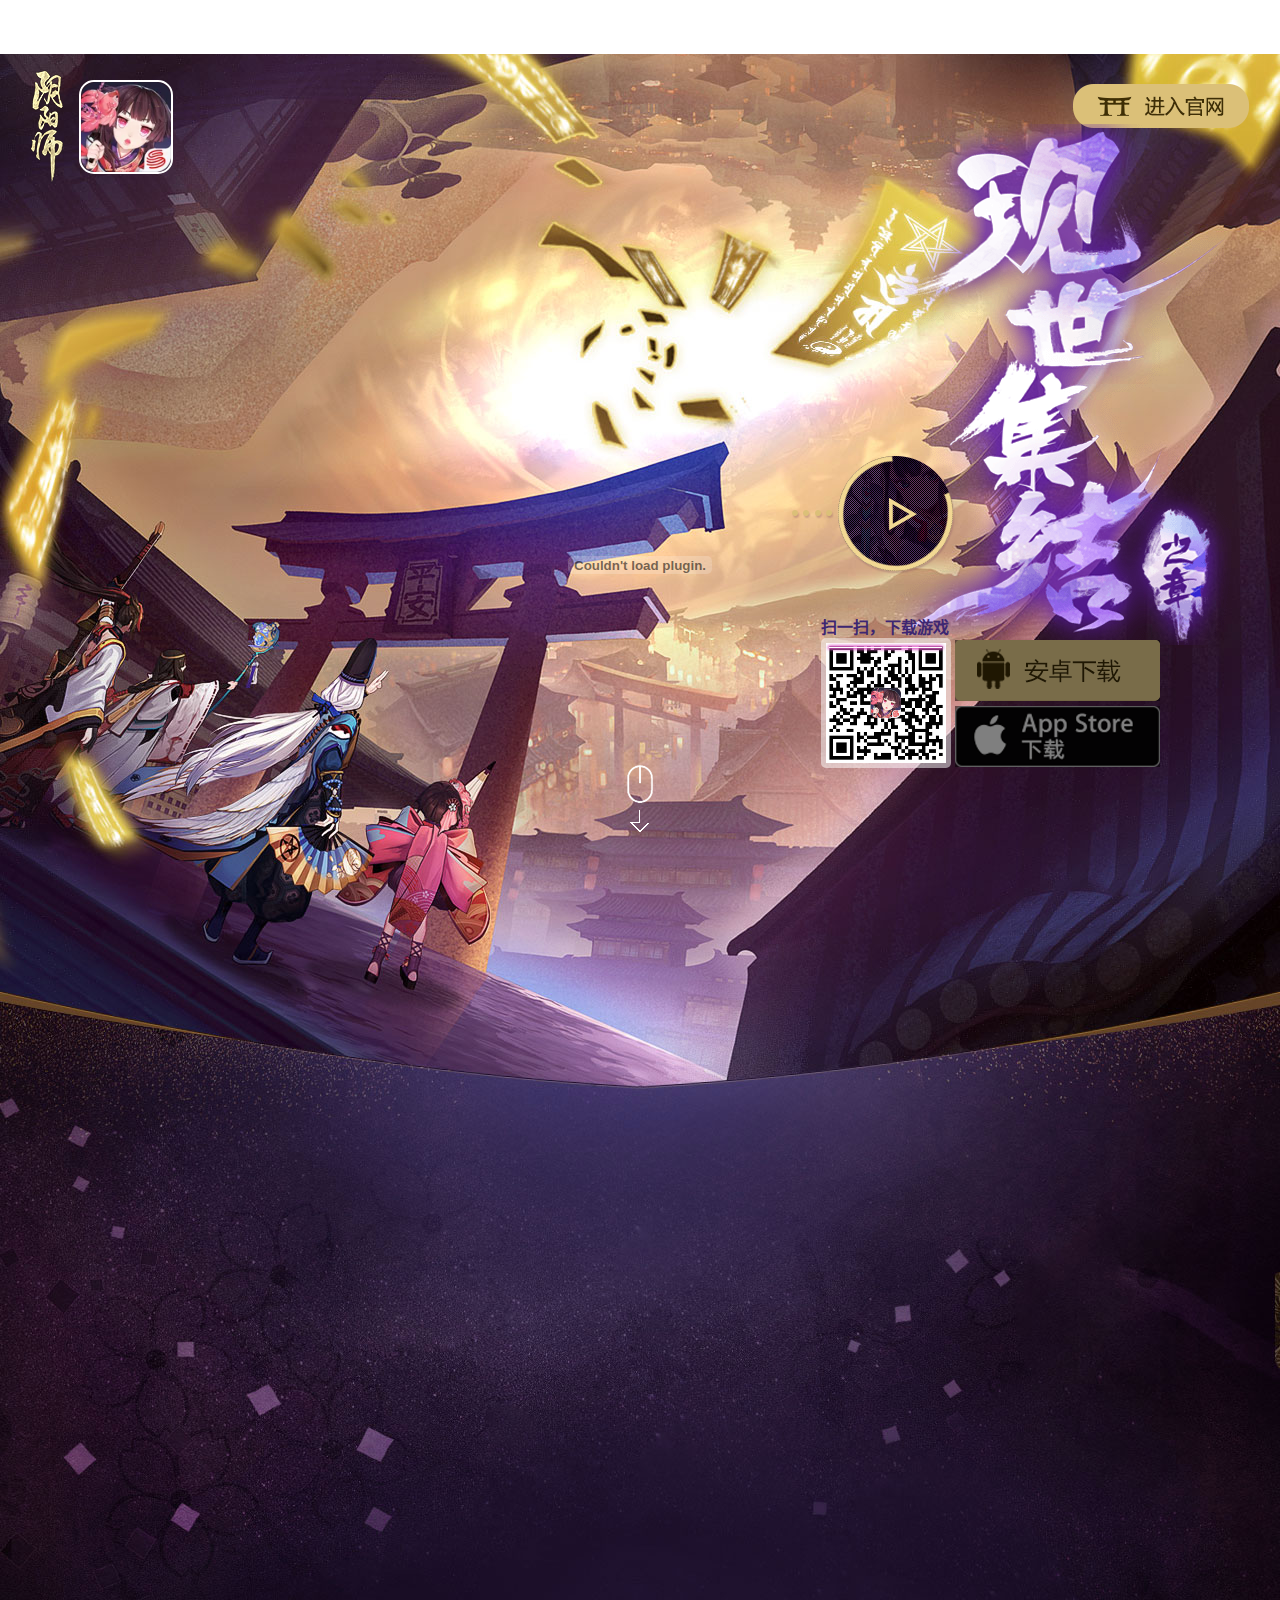
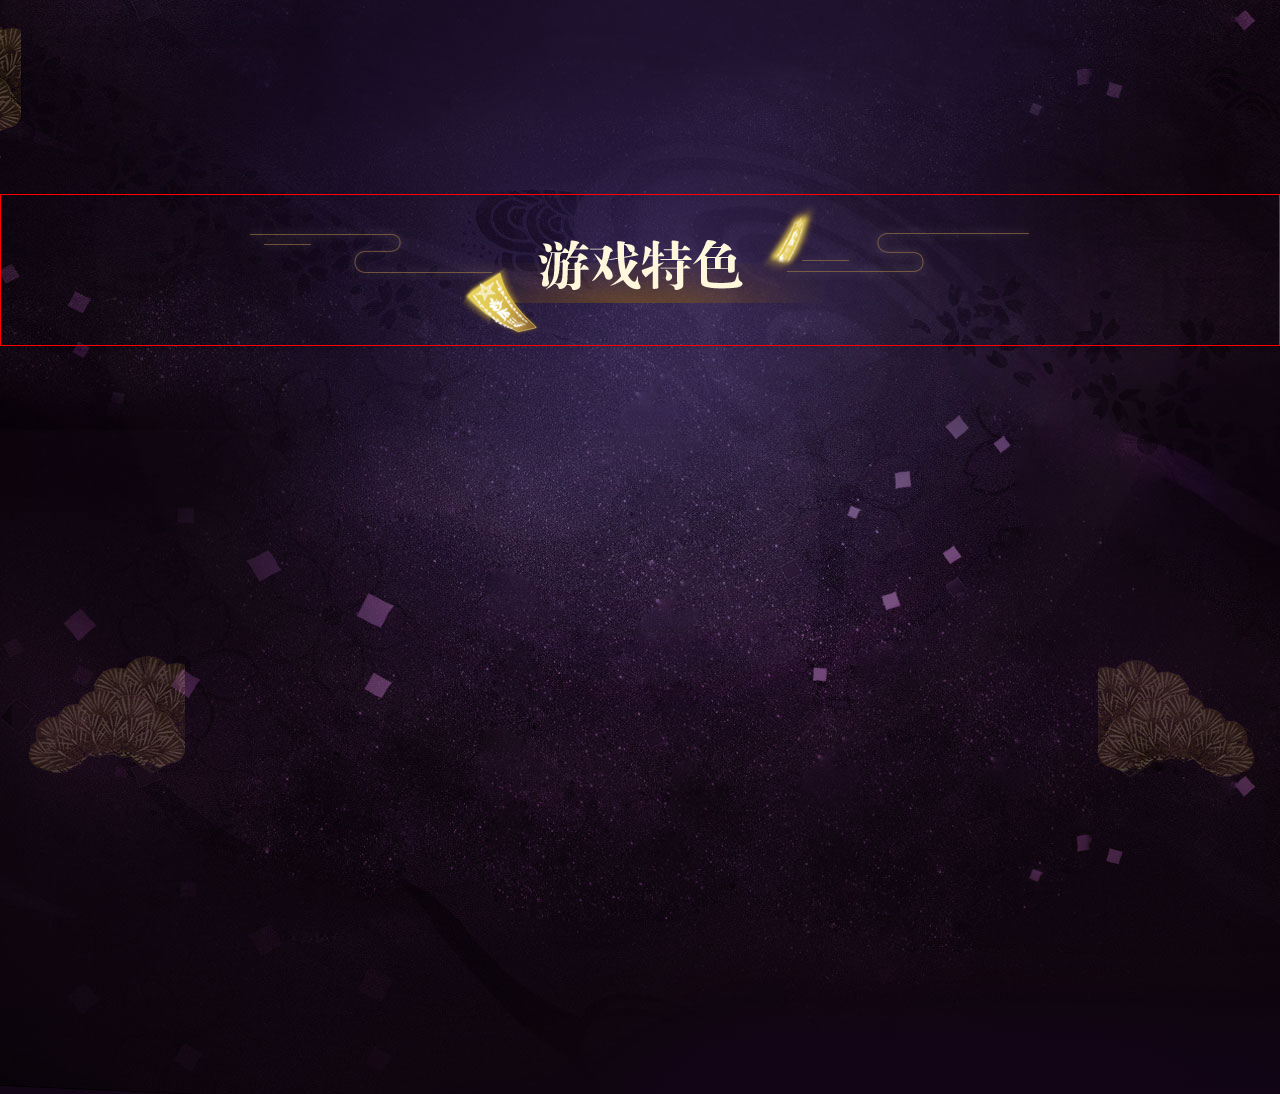
==== commit d86f50f3: "显示flash文件，终于能浏览了" ====
--- a/home.html
+++ b/home.html
@@ -46,11 +46,11 @@
     <!-- 背景 -->
     <div id="bg">
         <div class="bg1">
-            <!-- <object data="flash/yys_xsjj.swf" type="application/x-shockwave-flash">
+            <object data="flash/yys_xsjj.swf" type="application/x-shockwave-flash">
                 <param name="allowScriptAccess" value="always">
                 <param name="wmode" value="transparent">
                 <param name="movie" value="flash/yys_xsjj.swf">
-            </object> -->
+            </object>
         </div>
         <div class="bg2"></div>
         <div class="bg3"></div>
@@ -98,13 +98,13 @@
         <!-- 视频弹窗 -->
         <div class="video">
             <div class="wrap">
-                <!-- <object data="https://nie.res.netease.com/comm/js/nie/util/video/img/player.swf?v=2017032302" type="application/x-shockwave-flash">
+                <object data="https://nie.res.netease.com/comm/js/nie/util/video/img/player.swf?v=2017032302" type="application/x-shockwave-flash">
                 <param name="allowFullScreen" value="true">
                 <param name="allowscriptaccess" value="always">
                 <param name="bgcolor" value="#000000">
                 <param name="flashvars" value="width=800&amp;height=450&amp;wmode=direct&amp;bgcolor=#000000&amp;host=yys.163.com&amp;movieUrl=https://nie.v.netease.com/nie/2017/0518/a7f3a0546e69013b5d039c988d7c458bqt.mp4&amp;HDmovieUrl=&amp;SHDmovieUrl=&amp;vtype=&amp;&amp;&amp;&amp;volume=0.8&amp;autoPlay=true&amp;&amp;loopTimes=0&amp;&amp;bufferTime=5&amp;videoIndex=0&amp;&amp;allowFullScreen=true&amp;fat=">
                 <param name="movie" value="https://nie.res.netease.com/comm/js/nie/util/video/img/player.swf?v=2017032302">
-            </object> -->
+            </object>
                 <div class="close"></div>
             </div>
         </div>
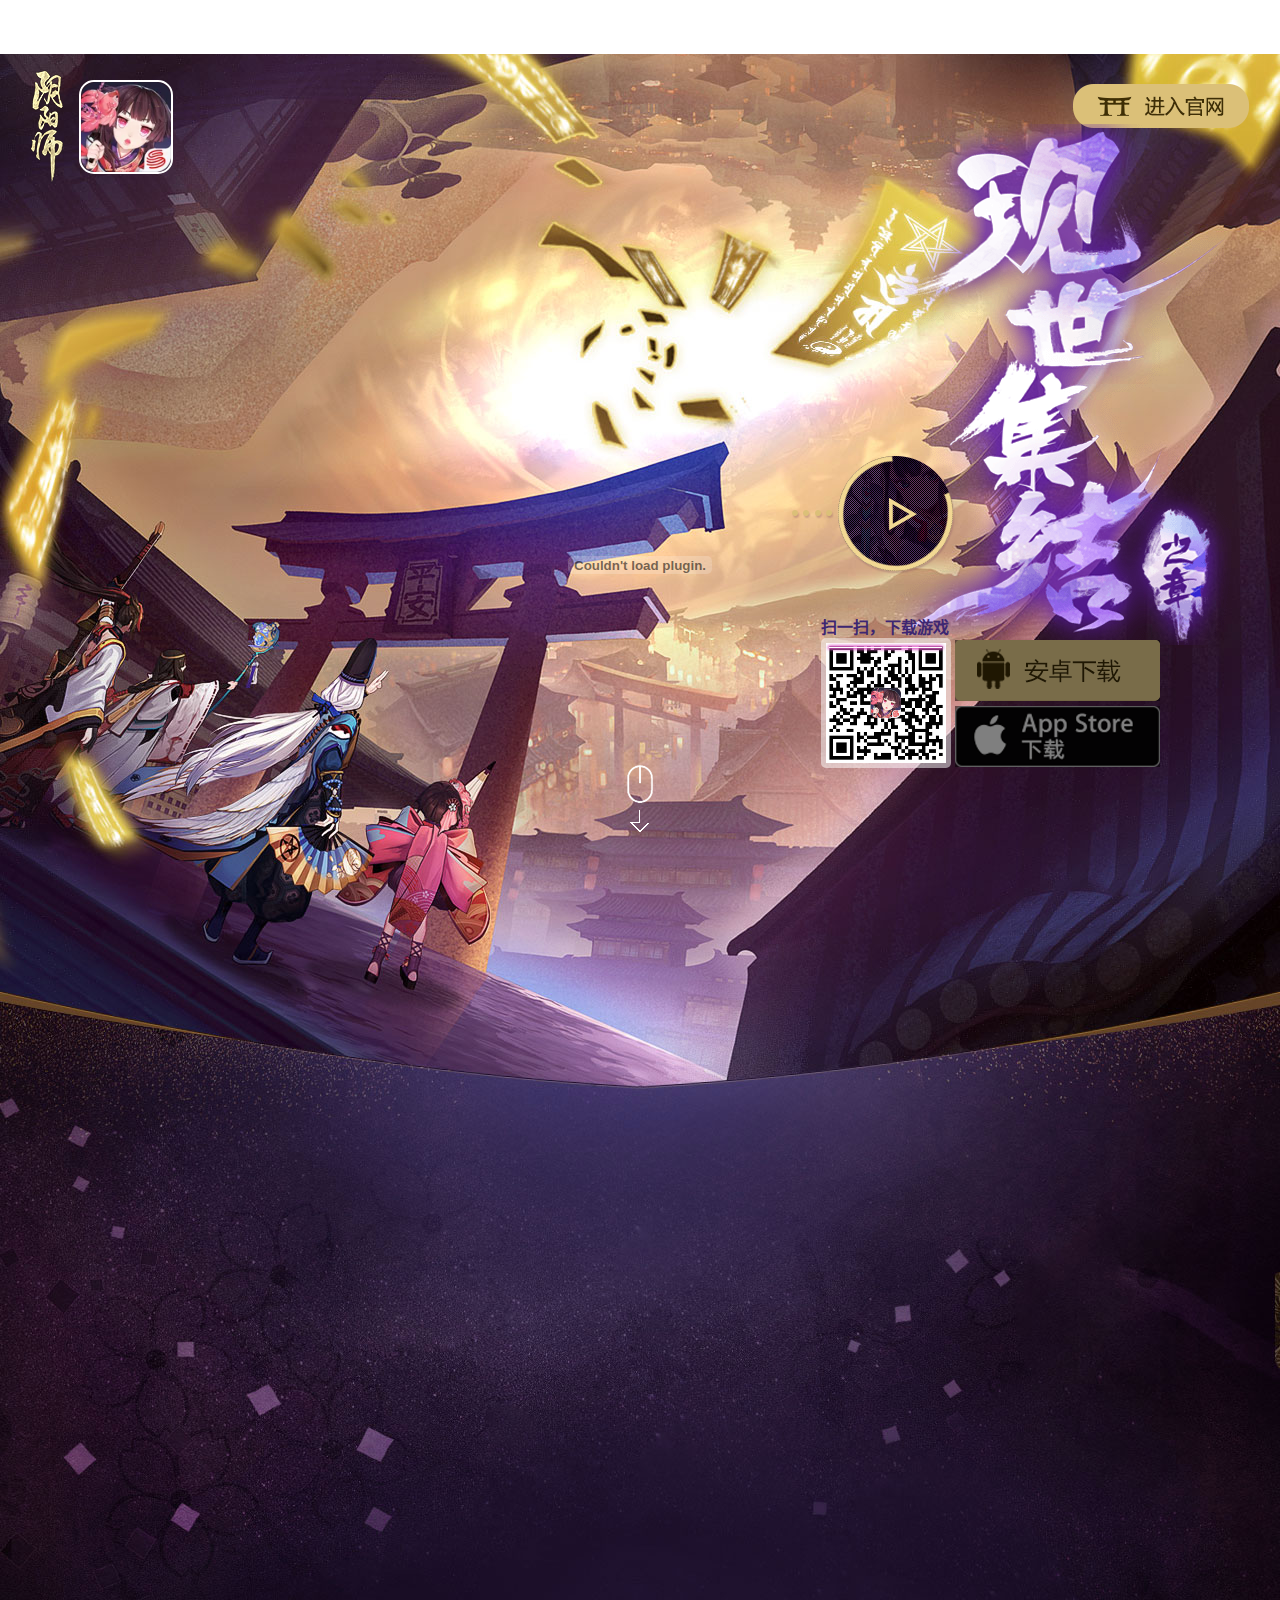
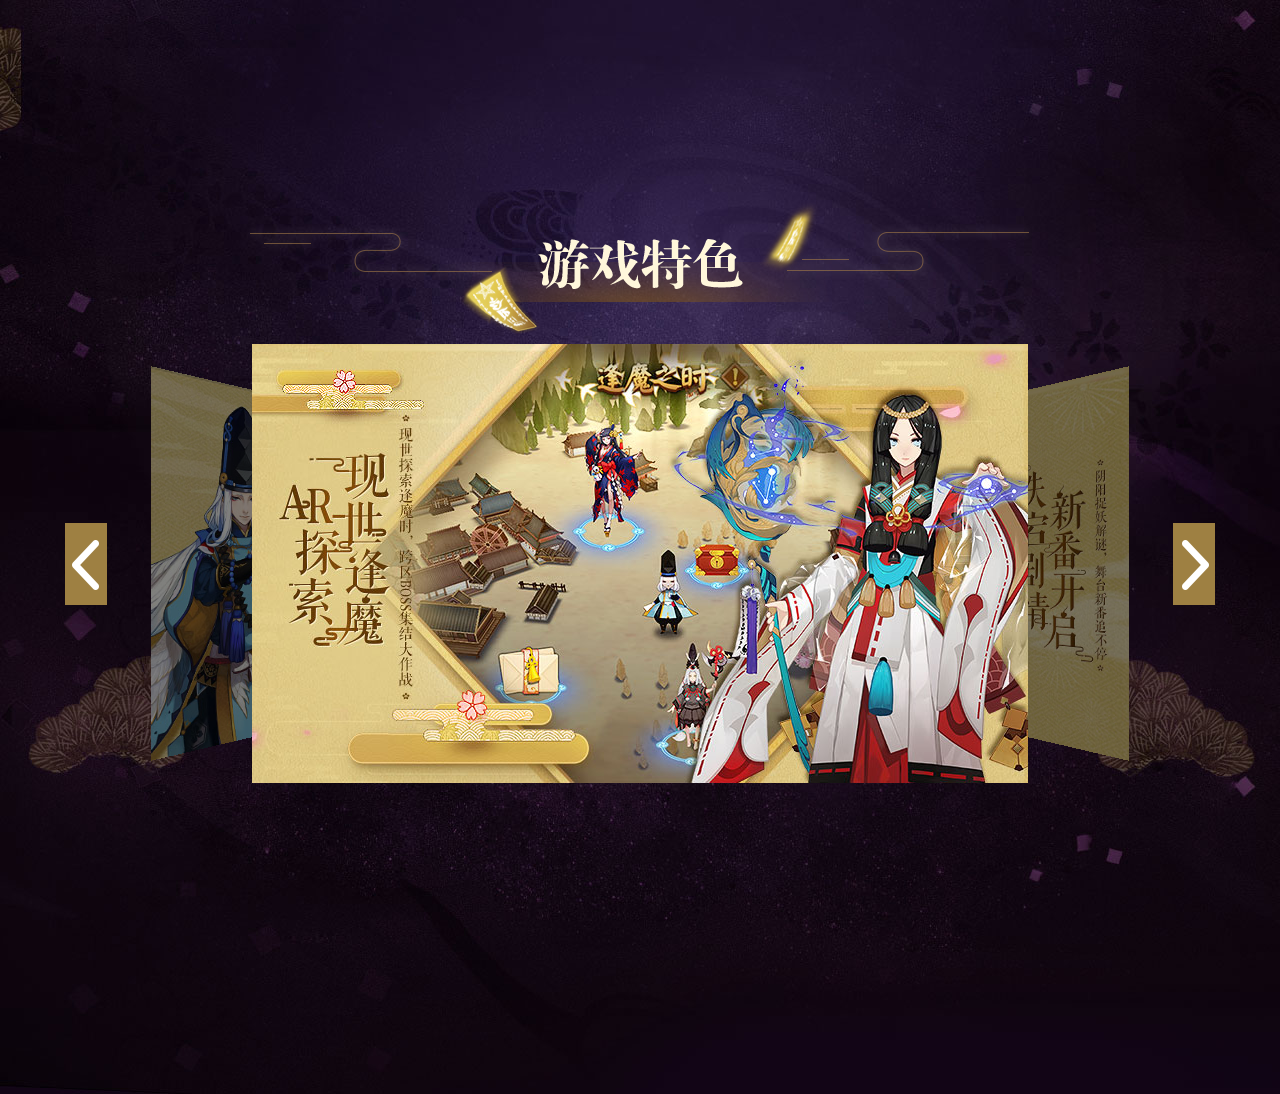
==== commit 3a14674e: "complete home.html" ====
--- a/home.html
+++ b/home.html
@@ -435,6 +435,47 @@
     <!-- 游戏特色 -->
     <div id="game">
         <div class="title"></div>
+        <div class="banner">
+            <ul>
+                <li class="middle">
+                    <img src="images/home/game/bannerimg1.jpg" alt="">
+                    <i class="i1"></i>
+                    <i class="i2"></i>
+                    <i class="i3"></i>
+                    <i class="i4"></i>
+                </li>
+                <li class="right">
+                    <img src="images/home/game/bannerimg2.jpg" alt="">
+                    <i class="i1"></i>
+                    <i class="i2"></i>
+                    <i class="i3"></i>
+                    <i class="i4"></i>
+                </li>
+                <li>
+                    <img src="images/home/game/bannerimg3.jpg" alt="">
+                    <i class="i1"></i>
+                    <i class="i2"></i>
+                    <i class="i3"></i>
+                    <i class="i4"></i>
+                </li>
+                <li>
+                    <img src="images/home/game/bannerimg4.jpg" alt=""> 
+                    <i class="i1"></i>
+                    <i class="i2"></i>
+                    <i class="i3"></i>
+                    <i class="i4"></i>
+                </li>
+                <li class="left">
+                    <img src="images/home/game/bannerimg5.jpg" alt="">
+                    <i class="i1"></i>
+                    <i class="i2"></i>
+                    <i class="i3"></i>
+                    <i class="i4"></i>
+                </li>
+            </ul>
+            <div class="leftArrow"></div>
+            <div class="rightArrow"></div>
+        </div>
     </div>
 </body>
 
@@ -443,8 +484,8 @@
 <script src="js/Video.js"></script>
 <script src="js/Newinfo.js"></script>
 <script src="js/Scrollbar.js"></script>
-
 <script src="js/ScrollShow.js"></script>
+<script src="js/Banner.js"></script>
 <script src="js/home.js"></script>
 
 </html>--- a/css/yys.css
+++ b/css/yys.css
@@ -1,9 +1,4 @@
 @charset "UTF-8";
-/*233*/
-#first-screen .video .wrap .close, #newinfo .details .content .close { position: absolute; width: 34px; height: 34px; background-image: url("../images/home/close.png"); background-repeat: no-repeat; background-position: center; transform: rotate(0deg); cursor: pointer; }
-#first-screen .video .wrap .close:hover, #newinfo .details .content .close:hover { transform: rotate(180deg); }
-#first-screen .video .wrap .close, #newinfo .details .content .close, #first-screen .video .wrap .close:hover, #newinfo .details .content .close:hover { transition: all 0.3s; }
-
 /* reset css */
 body, div, dl, dt, dd, ul, ol, li, h1, h2, h3, h4, h5, h6, pre, code, form, fieldset, legend, input, button, textarea, p, blockquote, th, td { margin: 0; padding: 0; }
 
@@ -33,6 +28,9 @@
 
 table { border-collapse: collapse; }
 
+#first-screen .video .wrap .close, #newinfo .details .content .close { position: absolute; width: 34px; height: 34px; background-image: url("../images/home/close.png"); background-repeat: no-repeat; background-position: center; transform: rotate(0deg); transition: all 0.3s; cursor: pointer; }
+#first-screen .video .wrap .close:hover, #newinfo .details .content .close:hover { transform: rotate(180deg); }
+
 /* home */
 body { position: relative; min-width: 1280px; max-width: 1920px; margin-left: auto; margin-right: auto; }
 body.noScroll { height: 100%; overflow: hidden; }
@@ -53,15 +51,26 @@
 #first-screen { position: relative; height: 1040px; }
 #first-screen .swp1, #first-screen .swp2, #first-screen .swp3, #first-screen .swp4, #first-screen .mouse, #first-screen .videoBtn { position: absolute; }
 #first-screen .swp1 { left: 30px; top: 15px; opacity: 1; animation-name: swp1; animation-duration: 2s; animation-timing-function: ease; }
+@keyframes swp1 { 0% { left: -190px; opacity: 0; }
+  100% { left: 30px; opacity: 1; } }
 #first-screen .swp1 .logo1, #first-screen .swp1 .logo2 { vertical-align: middle; }
 #first-screen .swp1 .logo2 { width: 90px; height: 90px; margin-left: 10px; border-color: #fff; border-width: 2px; border-style: solid; border-radius: 15px; }
 #first-screen .swp2 { right: 30px; top: 30px; width: 177px; height: 45px; background-image: url("../images/home/goindex.png"); background-repeat: no-repeat; background-position: center; animation-name: swp2; animation-duration: 2s; animation-timing-function: ease; }
+@keyframes swp2 { 0% { right: -190px; opacity: 0; }
+  100% { right: 30px; opacity: 1; } }
 #first-screen .swp3 { right: 45px; top: 70px; width: 340px; height: 521px; background-image: url("../images/home/gameversion.png"); background-repeat: no-repeat; background-position: center; animation-name: swp3; animation-duration: 2s; animation-timing-function: ease; }
+@keyframes swp3 { 0% { top: 600px; opacity: 0; }
+  100% { top: 70px; opacity: 1; } }
 #first-screen .swp4 { right: 120px; top: 560px; animation-name: swp4; animation-duration: 2s; animation-timing-function: ease; }
+@keyframes swp4 { 0% { top: 720px; opacity: 0; }
+  100% { top: 560px; opacity: 1; } }
 #first-screen .swp4 p { font-weight: bold; font-size: 16px; color: #3d2672; }
 #first-screen .swp4 .qrcode, #first-screen .swp4 .down { vertical-align: middle; display: inline-block; }
 #first-screen .swp4 .qrcode { position: relative; width: 120px; height: 120px; border-width: 5px; border-style: solid; border-color: rgba(255, 255, 255, 0.5); border-radius: 5px; background-image: url("../images/home/qrcode.png"); background-repeat: no-repeat; background-size: cover; background-position: center; }
 #first-screen .swp4 .qrcode .line { position: absolute; top: 0; margin-left: -12px; animation-name: qrcode; animation-duration: 2s; animation-timing-function: ease; animation-iteration-count: infinite; }
+@keyframes qrcode { 0% { top: 0; }
+  50% { top: 112px; }
+  100% { top: 0; } }
 #first-screen .swp4 .down a { display: block; width: 205px; height: 61px; background-repeat: no-repeat; }
 #first-screen .swp4 .down a.android { background-image: url("../images/home/downand.png"); }
 #first-screen .swp4 .down a.ios { margin-top: 5px; background-image: url("../images/home/downios.png"); }
@@ -69,6 +78,8 @@
 #first-screen .swp4 .down a span:hover { background-color: rgba(0, 0, 0, 0); }
 #first-screen .swp4 .down a span, #first-screen .swp4 .down a span:hover { transition: all 0.5s; }
 #first-screen .mouse { bottom: 260px; left: 0; right: 0; width: 30px; height: 70px; margin-left: auto; margin-right: auto; background-image: url("../images/home/dBtn.png"); background-repeat: no-repeat; background-position: center; background-size: cover; animation-name: mouse; animation-duration: 1s; animation-timing-function: linear; animation-iteration-count: infinite; }
+@keyframes mouse { 0% { bottom: 260px; opacity: 1; }
+  100% { bottom: 100px; opacity: 0; } }
 #first-screen .videoBtn { top: 400px; right: 325px; width: 165px; height: 120px; text-align: right; background-image: url("../images/home/videoBtn.png"); background-repeat: no-repeat; background-position: center; cursor: pointer; }
 #first-screen .videoBtn .videoBtnAR { margin-right: 2px; margin-top: 2px; transform: rotate(33deg); }
 #first-screen .video { display: none; position: fixed; top: 0; left: 0; width: 100%; height: 100%; background-color: rgba(0, 0, 0, 0.5); }
@@ -81,9 +92,9 @@
 #newinfo .main { width: 1280px; margin-left: auto; margin-right: auto; }
 #newinfo .main .title, #newinfo .main ul li { position: relative; top: 0; opacity: 1; background-repeat: no-repeat; transition: all 0.5s; }
 #newinfo .main .title.hidden, #newinfo .main ul li.hidden { top: 100px; opacity: 0; }
-#newinfo .main .title { height: 150px; background-image: url("../images/home/newinfo/newinfo.png"); background-position: center; transition: all 0.5s; }
+#newinfo .main .title { height: 150px; background-image: url("../images/home/newinfo/newinfo.png"); background-position: center; }
 #newinfo .main ul { margin-right: -10px; font-size: 0; }
-#newinfo .main ul li { display: inline-block; width: 418px; height: 196px; margin-right: 10px; margin-top: 20px; margin-bottom: 20px; font-size: 16px; cursor: pointer; /*循环*/ }
+#newinfo .main ul li { display: inline-block; width: 418px; height: 196px; margin-right: 10px; margin-top: 20px; margin-bottom: 20px; font-size: 16px; cursor: pointer; }
 #newinfo .main ul li:nth-of-type(1) { background-image: url("../images/home/newinfo/p1.png"); }
 #newinfo .main ul li:nth-of-type(2) { background-image: url("../images/home/newinfo/p2.png"); }
 #newinfo .main ul li:nth-of-type(3) { background-image: url("../images/home/newinfo/p3.png"); }
@@ -97,14 +108,18 @@
 #newinfo .main ul li i:nth-of-type(2) { top: 8px; right: 8px; }
 #newinfo .main ul li i:nth-of-type(3) { bottom: 8px; right: 8px; }
 #newinfo .main ul li i:nth-of-type(4) { bottom: 8px; left: 8px; }
-#newinfo .main ul li:hover { top: -15px; transition: all 0.5s; }
 #newinfo .main ul li:hover i:nth-of-type(1), #newinfo .main ul li:hover i:nth-of-type(2), #newinfo .main ul li:hover i:nth-of-type(3), #newinfo .main ul li:hover i:nth-of-type(4) { animation-fill-mode: forwards; }
-#newinfo .main ul li:hover i:nth-of-type(1), #newinfo .main ul li:hover i:nth-of-type(3) { animation-name: i-width; animation-duration: 0.1726804124s; }
-#newinfo .main ul li:hover i:nth-of-type(2), #newinfo .main ul li:hover i:nth-of-type(4) { animation-name: i-height; animation-duration: 0.0773195876s; }
+#newinfo .main ul li:hover i:nth-of-type(1), #newinfo .main ul li:hover i:nth-of-type(3) { animation-name: newinfo-i-width; animation-duration: 0.1726804124s; }
+#newinfo .main ul li:hover i:nth-of-type(2), #newinfo .main ul li:hover i:nth-of-type(4) { animation-name: newinfo-i-height; animation-duration: 0.0773195876s; }
 #newinfo .main ul li:hover i:nth-of-type(2) { animation-delay: 0.1726804124s; }
 #newinfo .main ul li:hover i:nth-of-type(3) { animation-delay: 0.25s; }
 #newinfo .main ul li:hover i:nth-of-type(4) { animation-delay: 0.4226804124s; }
-#newinfo .details { display: none; position: fixed; top: 0; bottom: 0; left: 0; right: 0; margin: auto; background-color: rgba(0, 0, 0, 0.5); }
+@keyframes newinfo-i-width { 0% { width: 0; }
+  100% { width: 402px; } }
+@keyframes newinfo-i-height { 0% { height: 0; }
+  100% { height: 180px; } }
+#newinfo .main ul li:hover { top: -15px; }
+#newinfo .details { display: none; position: fixed; z-index: 1; top: 0; bottom: 0; left: 0; right: 0; margin: auto; background-color: rgba(0, 0, 0, 0.5); }
 #newinfo .details .content { position: absolute; left: 0; right: 0; top: 0; bottom: 0; overflow: hidden; width: 1280px; height: 735px; margin: auto; }
 #newinfo .details .content ul { position: relative; right: 0; width: 900%; font-size: 0; }
 #newinfo .details .content ul li { display: inline-block; width: 1280px; height: 735px; margin-left: auto; margin-right: auto; font-size: 16px; background-repeat: no-repeat; background-position-x: -20px; background-position-y: -20px; }
@@ -129,35 +144,45 @@
 #newinfo .details .content .left, #newinfo .details .content .right { position: absolute; width: 47px; height: 18px; top: 0; bottom: 0; margin-top: auto; margin-bottom: auto; background-repeat: no-repeat; background-position: center; animation-duration: 2s; animation-timing-function: linear; animation-iteration-count: infinite; cursor: pointer; }
 #newinfo .details .content .left { left: 15px; background-image: url("../images/home/newinfo/toleft.png"); }
 #newinfo .details .content .left:hover { animation-name: newinfo-left; }
-#newinfo .details .content .right { right: 15px; background-image: url("../images/home/newinfo/toright.png"); }
-#newinfo .details .content .right:hover { animation-name: newinfo-right; }
-
-/* 游戏特色 */
-#game { border: 1px solid red; box-sizing: border-box; }
-#game .title { height: 150px; background-image: url("../images/home/game/game_title.png"); background-repeat: no-repeat; background-position: center; }
-
-/* index */
-/* 动画 */
-@keyframes swp1 { 0% { left: -190px; opacity: 0; }
-  100% { left: 30px; opacity: 1; } }
-@keyframes swp2 { 0% { right: -190px; opacity: 0; }
-  100% { right: 30px; opacity: 1; } }
-@keyframes swp3 { 0% { top: 600px; opacity: 0; }
-  100% { top: 70px; opacity: 1; } }
-@keyframes swp4 { 0% { top: 720px; opacity: 0; }
-  100% { top: 560px; opacity: 1; } }
-@keyframes qrcode { 0% { top: 0; }
-  50% { top: 112px; }
-  100% { top: 0; } }
-@keyframes mouse { 0% { bottom: 260px; opacity: 1; }
-  100% { bottom: 100px; opacity: 0; } }
-@keyframes i-width { 0% { width: 0; }
-  100% { width: 402px; } }
-@keyframes i-height { 0% { height: 0; }
-  100% { height: 180px; } }
 @keyframes newinfo-left { 0% { left: 15px; }
   50% { left: 0; }
   100% { left: 15px; } }
+#newinfo .details .content .right { right: 15px; background-image: url("../images/home/newinfo/toright.png"); }
+#newinfo .details .content .right:hover { animation-name: newinfo-right; }
 @keyframes newinfo-right { 0% { right: 15px; }
   50% { right: 0; }
   100% { right: 15px; } }
+/* 游戏特色 */
+#game .title { height: 150px; background-image: url("../images/home/game/game_title.png"); background-repeat: no-repeat; background-position: center; }
+#game .banner { position: relative; width: 1280px; margin-left: auto; margin-right: auto; transform-style: preserve-3d; }
+#game .banner ul li, #game .banner .leftArrow, #game .banner .rightArrow { position: absolute; top: 0; background-repeat: no-repeat; background-position: center; }
+#game .banner ul { position: relative; width: 976px; height: 439px; margin-left: auto; margin-right: auto; perspective: 800px; }
+#game .banner ul li { left: 100px; background-color: #000; transform: translate3d(0, 0, -445px) rotateY(0); transition: transform 0.5s; }
+#game .banner ul li, #game .banner ul li img { width: 776px; height: 439px; }
+#game .banner ul li img { opacity: 0.5; }
+#game .banner ul li i { position: absolute; background-color: #fff; }
+#game .banner ul li i:nth-of-type(1), #game .banner ul li i:nth-of-type(3) { width: 0; height: 2px; }
+#game .banner ul li i:nth-of-type(2), #game .banner ul li i:nth-of-type(4) { width: 2px; height: 0; }
+#game .banner ul li i:nth-of-type(1) { top: 15px; left: 15px; }
+#game .banner ul li i:nth-of-type(2) { top: 15px; right: 15px; }
+#game .banner ul li i:nth-of-type(3) { bottom: 15px; right: 15px; }
+#game .banner ul li i:nth-of-type(4) { bottom: 15px; left: 15px; }
+#game .banner ul li.middle i:nth-of-type(1), #game .banner ul li.middle i:nth-of-type(2), #game .banner ul li.middle i:nth-of-type(3), #game .banner ul li.middle i:nth-of-type(4) { animation-fill-mode: forwards; }
+#game .banner ul li.middle i:nth-of-type(1), #game .banner ul li.middle i:nth-of-type(3) { animation-name: game-i-width; animation-duration: 0.4844155844s; }
+#game .banner ul li.middle i:nth-of-type(2), #game .banner ul li.middle i:nth-of-type(4) { animation-name: game-i-height; animation-duration: 0.2655844156s; }
+#game .banner ul li.middle i:nth-of-type(2) { animation-delay: 0.4844155844s; }
+#game .banner ul li.middle i:nth-of-type(3) { animation-delay: 0.75s; }
+#game .banner ul li.middle i:nth-of-type(4) { animation-delay: 1.2344155844s; }
+@keyframes game-i-width { 0% { width: 0; }
+  100% { width: 746px; } }
+@keyframes game-i-height { 0% { height: 0; }
+  100% { height: 409px; } }
+#game .banner ul li.left { z-index: 2; transform: translate3d(-386px, 0, -445px) rotateY(66deg); }
+#game .banner ul li.middle { z-index: 3; transform: translate3d(0, 0, 0) rotateY(0); }
+#game .banner ul li.middle img { opacity: 1; }
+#game .banner ul li.right { z-index: 1; transform: translate3d(386px, 0, -445px) rotateY(-66deg); }
+#game .banner .leftArrow, #game .banner .rightArrow { bottom: 0; width: 42px; height: 82px; margin: auto; cursor: pointer; }
+#game .banner .leftArrow { left: 65px; background-image: url("../images/home/game/left.png"); }
+#game .banner .rightArrow { right: 65px; background-image: url("../images/home/game/right.png"); }
+
+/* index */
